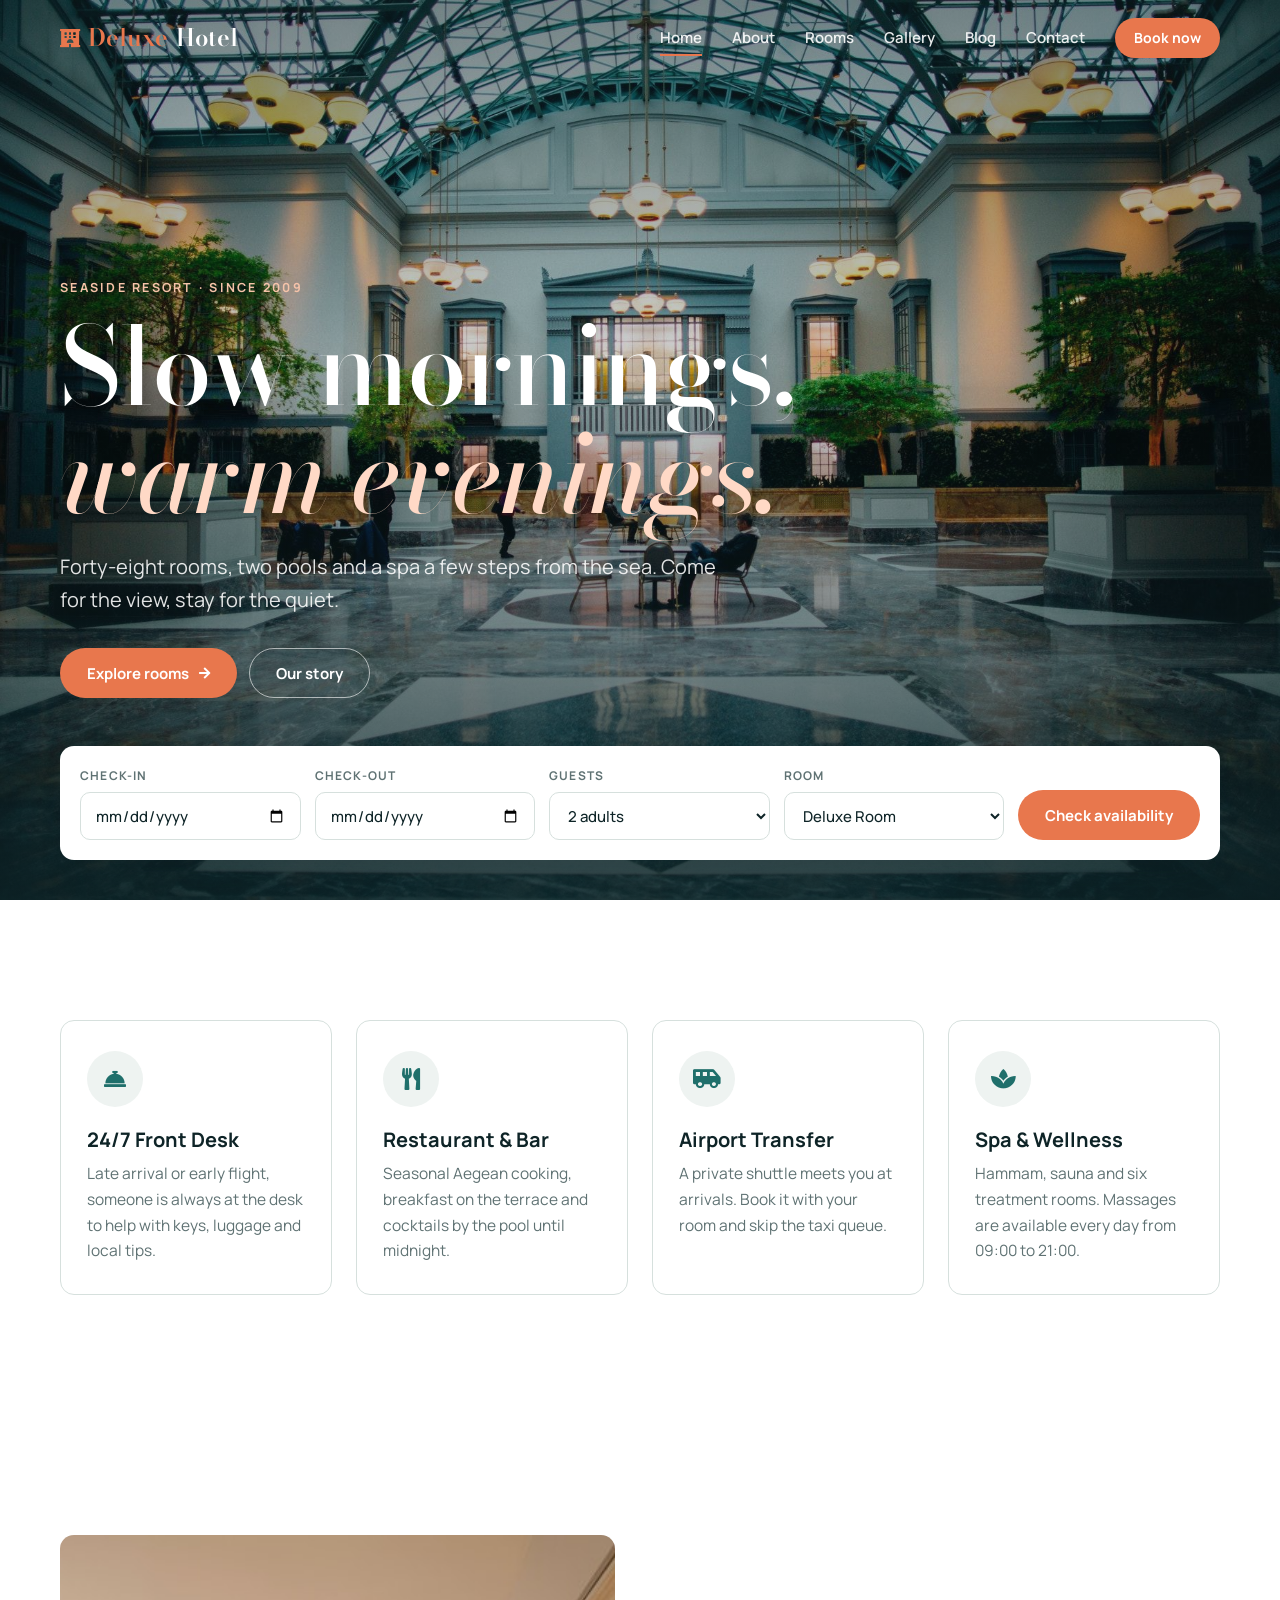
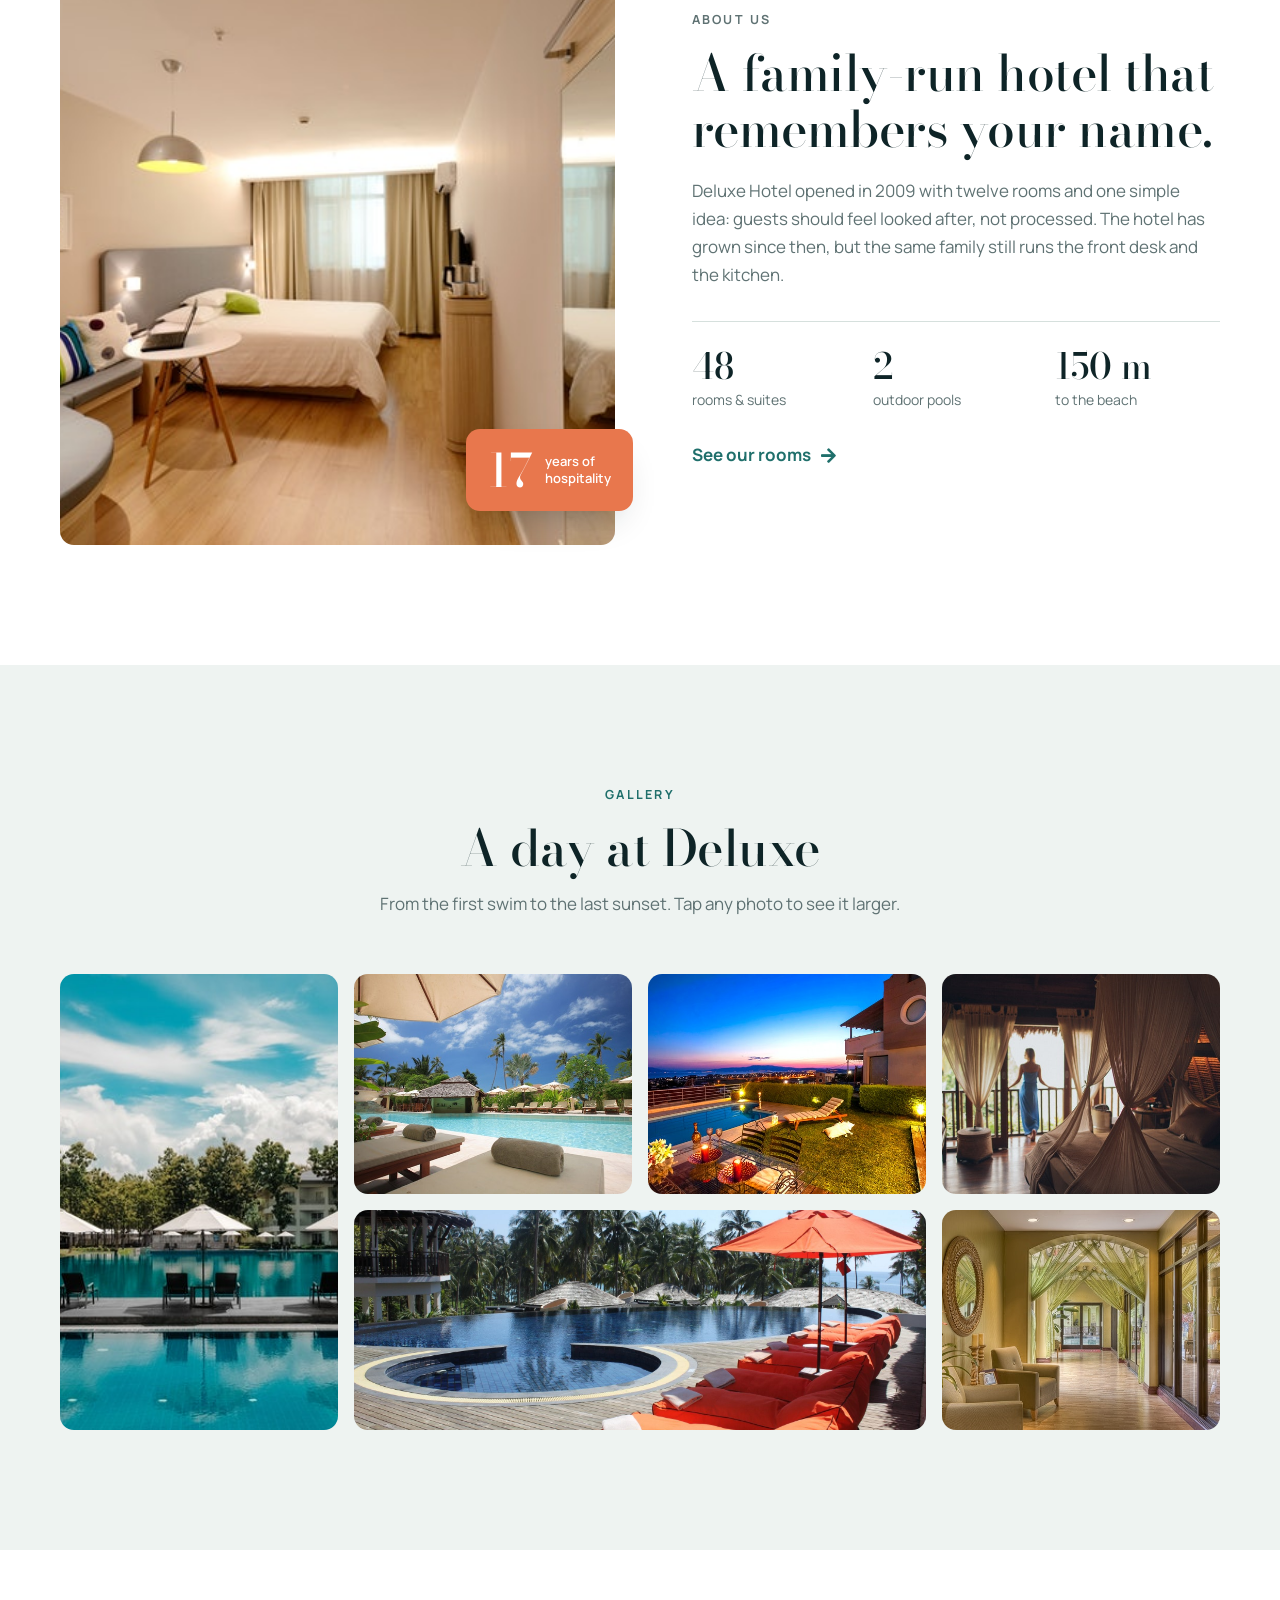
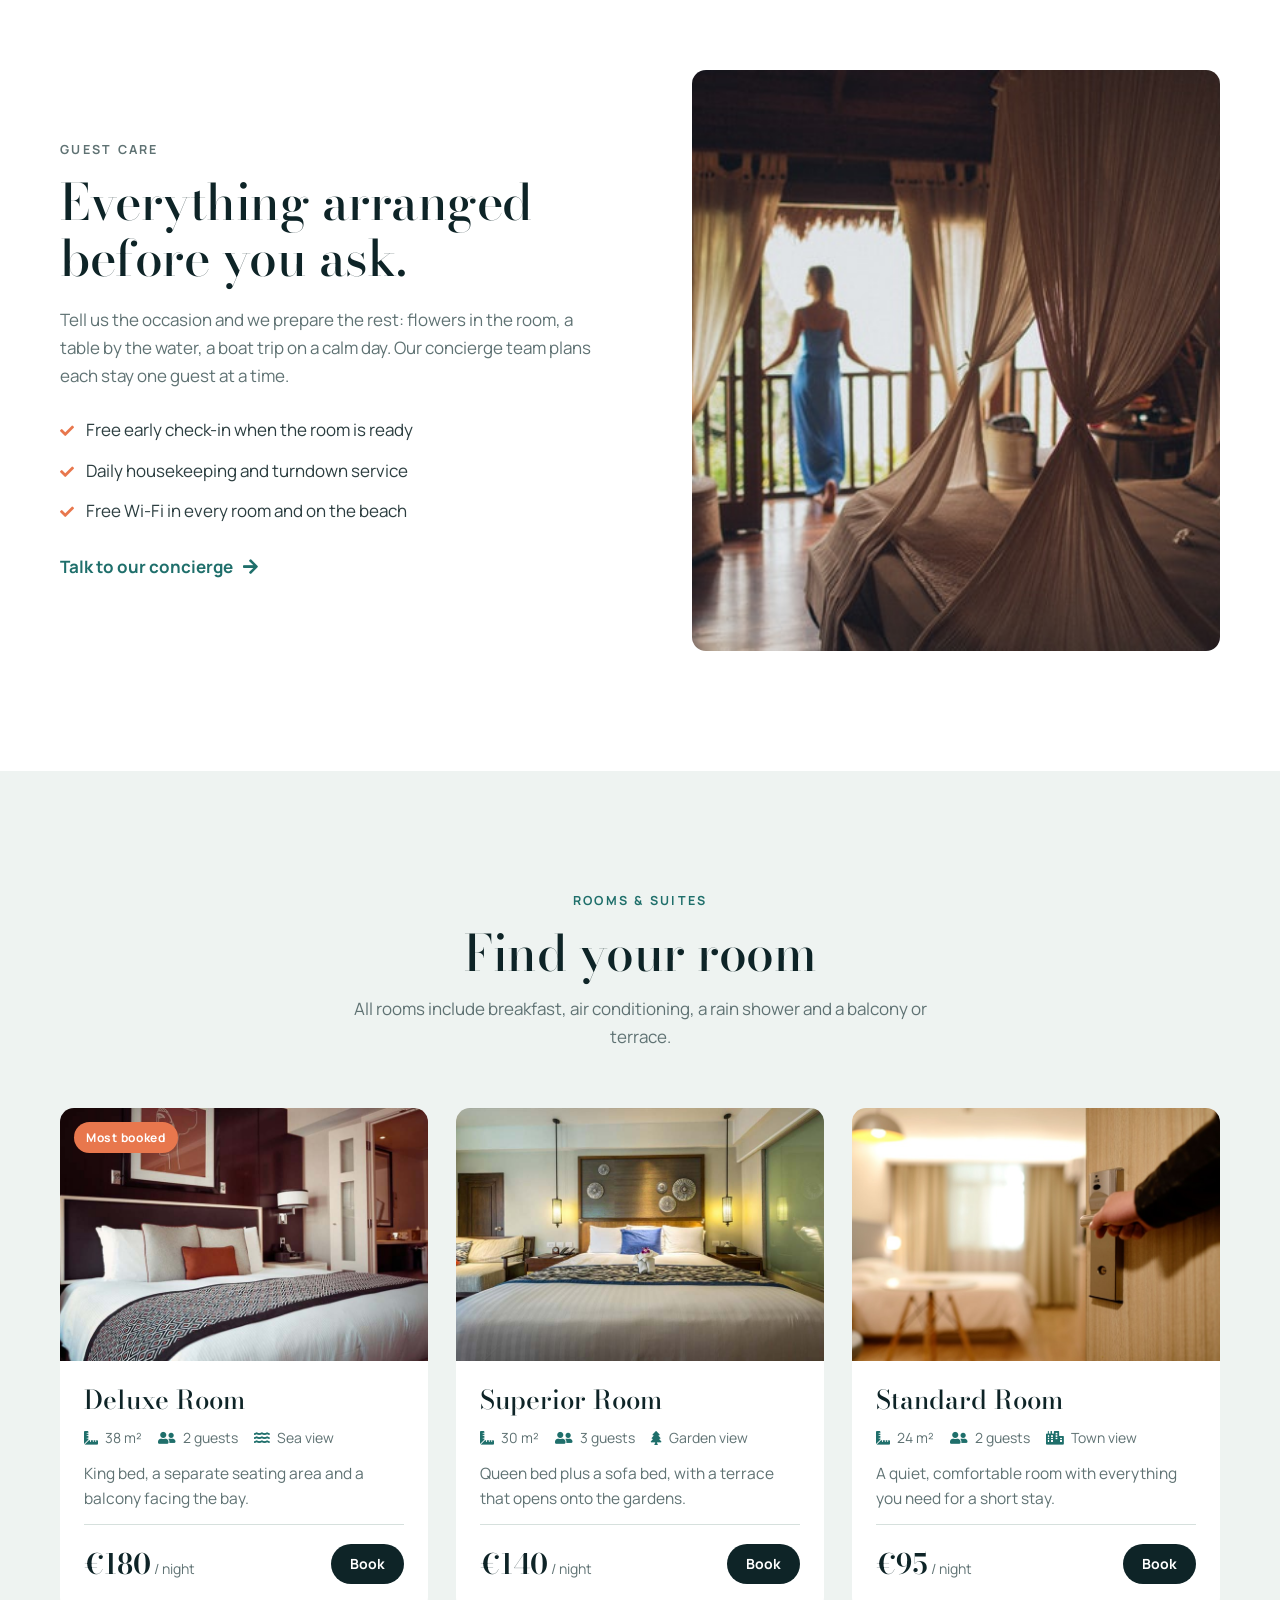
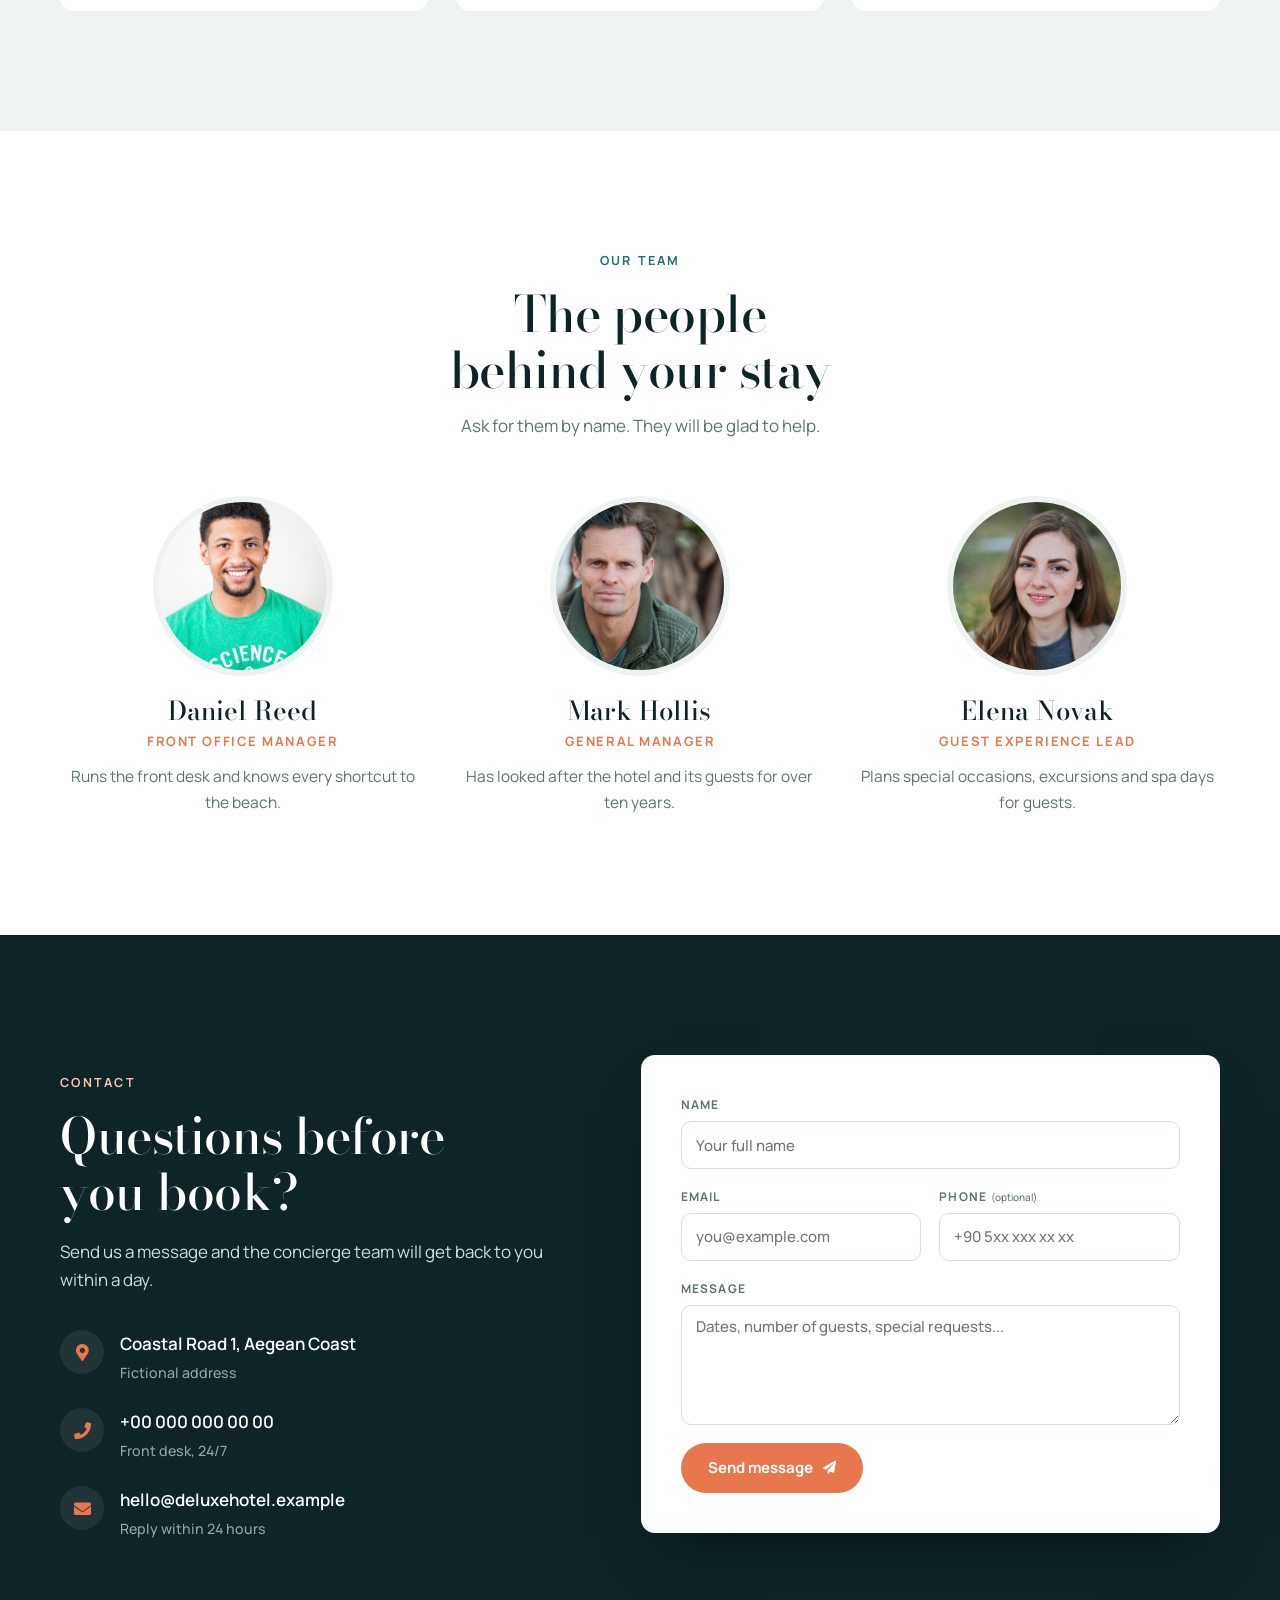
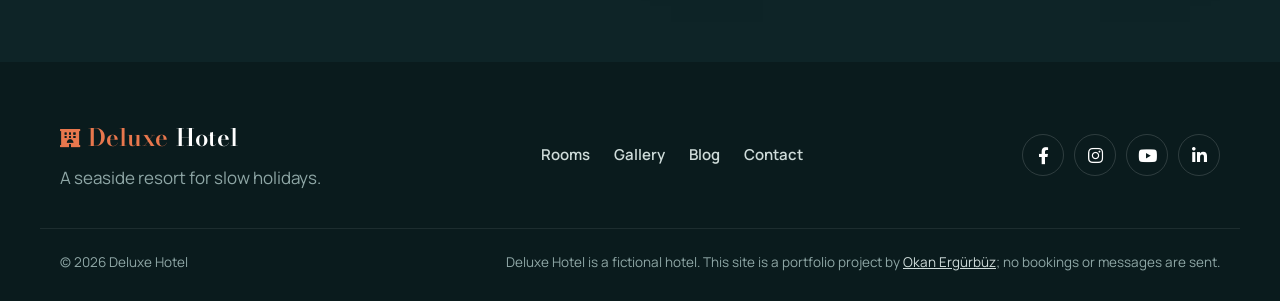
==== index.html @ 0c413729 "First Commit: Hotel Site" ====
<!DOCTYPE html>
<html lang="en">
<head>
  <meta charset="UTF-8">
  <meta name="viewport" content="width=device-width, initial-scale=1.0">
  <title>Deluxe Hotel · Seaside Resort</title>
  <meta name="description" content="Deluxe Hotel is a seaside resort with pools, a spa, a restaurant and 48 rooms. A portfolio project by Okan Ergürbüz.">
  <link rel="preconnect" href="https://fonts.googleapis.com">
  <link rel="preconnect" href="https://fonts.gstatic.com" crossorigin>
  <link rel="stylesheet" href="https://fonts.googleapis.com/css2?family=Bodoni+Moda:ital,opsz,wght@0,6..96,500;0,6..96,600;1,6..96,500&family=Manrope:wght@400;500;600;700&display=swap">
  <link rel="stylesheet" href="https://cdnjs.cloudflare.com/ajax/libs/font-awesome/5.13.0/css/all.min.css" integrity="sha512-L7MWcK7FNPcwNqnLdZq86lTHYLdQqZaz5YcAgE+5cnGmlw8JT03QB2+oxL100UeB6RlzZLUxCGSS4/++mNZdxw==" crossorigin="anonymous" referrerpolicy="no-referrer">
  <link rel="stylesheet" href="css/style.css">
</head>
<body>

  <!-- ============ NAVIGATION ============ -->
  <header class="nav" id="nav">
    <div class="container nav-inner">
      <a href="#home" class="brand"><i class="fas fa-hotel"></i><span>Deluxe</span> Hotel</a>
      <button class="nav-toggle" id="nav-toggle" aria-label="Open menu" aria-expanded="false" aria-controls="nav-menu">
        <span></span><span></span><span></span>
      </button>
      <nav class="nav-menu" id="nav-menu">
        <a href="#home">Home</a>
        <a href="#about">About</a>
        <a href="#rooms">Rooms</a>
        <a href="#gallery">Gallery</a>
        <a href="blogs.html">Blog</a>
        <a href="#contact">Contact</a>
        <a href="#booking" class="btn btn-sm btn-accent">Book now</a>
      </nav>
    </div>
  </header>

  <!-- ============ HERO ============ -->
  <section id="home" class="hero">
    <div class="hero-bg" style="background-image: url('img/bg-1.jpeg');"></div>
    <div class="container hero-content">
      <p class="eyebrow light">Seaside resort · Since 2009</p>
      <h1>Slow mornings,<br><em>warm evenings.</em></h1>
      <p class="hero-text">Forty-eight rooms, two pools and a spa a few steps from the sea. Come for the view, stay for the quiet.</p>
      <div class="hero-actions">
        <a href="#rooms" class="btn btn-accent">Explore rooms <i class="fas fa-arrow-right"></i></a>
        <a href="#about" class="btn btn-ghost">Our story</a>
      </div>
    </div>

    <!-- Booking bar -->
    <form class="booking container" id="booking" novalidate>
      <div class="field">
        <label for="checkin">Check-in</label>
        <input type="date" id="checkin" required>
      </div>
      <div class="field">
        <label for="checkout">Check-out</label>
        <input type="date" id="checkout" required>
      </div>
      <div class="field">
        <label for="guests">Guests</label>
        <select id="guests">
          <option value="1">1 adult</option>
          <option value="2" selected>2 adults</option>
          <option value="3">3 adults</option>
          <option value="4">2 adults + 2 children</option>
        </select>
      </div>
      <div class="field">
        <label for="room">Room</label>
        <select id="room">
          <option value="deluxe">Deluxe Room</option>
          <option value="superior">Superior Room</option>
          <option value="standard">Standard Room</option>
        </select>
      </div>
      <button type="submit" class="btn btn-accent">Check availability</button>
      <p class="form-msg" id="booking-msg" role="status" aria-live="polite"></p>
    </form>
  </section>

  <main>
    <!-- ============ SERVICES ============ -->
    <section id="services" class="services section">
      <div class="container">
        <div class="services-grid">
          <article class="service reveal">
            <i class="fas fa-concierge-bell"></i>
            <h3>24/7 Front Desk</h3>
            <p>Late arrival or early flight, someone is always at the desk to help with keys, luggage and local tips.</p>
          </article>
          <article class="service reveal">
            <i class="fas fa-utensils"></i>
            <h3>Restaurant &amp; Bar</h3>
            <p>Seasonal Aegean cooking, breakfast on the terrace and cocktails by the pool until midnight.</p>
          </article>
          <article class="service reveal">
            <i class="fas fa-shuttle-van"></i>
            <h3>Airport Transfer</h3>
            <p>A private shuttle meets you at arrivals. Book it with your room and skip the taxi queue.</p>
          </article>
          <article class="service reveal">
            <i class="fas fa-spa"></i>
            <h3>Spa &amp; Wellness</h3>
            <p>Hammam, sauna and six treatment rooms. Massages are available every day from 09:00 to 21:00.</p>
          </article>
        </div>
      </div>
    </section>

    <!-- ============ ABOUT ============ -->
    <section id="about" class="split section">
      <div class="container split-inner">
        <div class="split-media reveal">
          <img src="img/about1.jpeg" alt="A bright hotel room with two beds and a reading corner" loading="lazy">
          <div class="badge"><strong>17</strong><span>years of<br>hospitality</span></div>
        </div>
        <div class="split-text reveal">
          <p class="eyebrow">About us</p>
          <h2>A family-run hotel that remembers your name.</h2>
          <p>Deluxe Hotel opened in 2009 with twelve rooms and one simple idea: guests should feel looked after, not processed. The hotel has grown since then, but the same family still runs the front desk and the kitchen.</p>
          <ul class="stats">
            <li><strong>48</strong><span>rooms &amp; suites</span></li>
            <li><strong>2</strong><span>outdoor pools</span></li>
            <li><strong>150 m</strong><span>to the beach</span></li>
          </ul>
          <a href="#rooms" class="link-arrow">See our rooms <i class="fas fa-arrow-right"></i></a>
        </div>
      </div>
    </section>

    <!-- ============ GALLERY ============ -->
    <section id="gallery" class="gallery section bg-mist">
      <div class="container">
        <header class="section-header reveal">
          <p class="eyebrow">Gallery</p>
          <h2>A day at Deluxe</h2>
          <p>From the first swim to the last sunset. Tap any photo to see it larger.</p>
        </header>
        <div class="gallery-grid">
          <button class="g-item g-tall reveal" data-full="img/1.jpeg"><img src="img/1.jpeg" alt="Main pool with sun loungers and umbrellas" loading="lazy"></button>
          <button class="g-item reveal" data-full="img/2.jpeg"><img src="img/2.jpeg" alt="Poolside daybeds under palm trees" loading="lazy"></button>
          <button class="g-item reveal" data-full="img/3.jpeg"><img src="img/3.jpeg" alt="Garden terrace with lanterns at dusk" loading="lazy"></button>
          <button class="g-item g-wide reveal" data-full="img/bg-2.jpeg"><img src="img/bg-2.jpeg" alt="Infinity pool with orange loungers and palm trees" loading="lazy"></button>
          <button class="g-item reveal" data-full="img/4.jpeg"><img src="img/4.jpeg" alt="Guest on a balcony looking at the sea" loading="lazy"></button>
          <button class="g-item reveal" data-full="img/blog-4.jpeg"><img src="img/blog-4.jpeg" alt="Hotel lobby with arched doorways and plants" loading="lazy"></button>
        </div>
      </div>
    </section>

    <!-- ============ SPA (second about) ============ -->
    <section class="split split-reverse section">
      <div class="container split-inner">
        <div class="split-media reveal">
          <img src="img/about2.jpeg" alt="Suite with a canopy bed and an open balcony" loading="lazy">
        </div>
        <div class="split-text reveal">
          <p class="eyebrow">Guest care</p>
          <h2>Everything arranged before you ask.</h2>
          <p>Tell us the occasion and we prepare the rest: flowers in the room, a table by the water, a boat trip on a calm day. Our concierge team plans each stay one guest at a time.</p>
          <ul class="checks">
            <li><i class="fas fa-check"></i> Free early check-in when the room is ready</li>
            <li><i class="fas fa-check"></i> Daily housekeeping and turndown service</li>
            <li><i class="fas fa-check"></i> Free Wi-Fi in every room and on the beach</li>
          </ul>
          <a href="#contact" class="link-arrow">Talk to our concierge <i class="fas fa-arrow-right"></i></a>
        </div>
      </div>
    </section>

    <!-- ============ ROOMS ============ -->
    <section id="rooms" class="rooms section bg-mist">
      <div class="container">
        <header class="section-header reveal">
          <p class="eyebrow">Rooms &amp; suites</p>
          <h2>Find your room</h2>
          <p>All rooms include breakfast, air conditioning, a rain shower and a balcony or terrace.</p>
        </header>
        <div class="rooms-grid">
          <article class="room reveal">
            <div class="room-img"><img src="img/room1.jpeg" alt="Deluxe Room with a king bed" loading="lazy"><span class="tag">Most booked</span></div>
            <div class="room-body">
              <h3>Deluxe Room</h3>
              <ul class="room-meta">
                <li><i class="fas fa-ruler-combined"></i> 38 m²</li>
                <li><i class="fas fa-user-friends"></i> 2 guests</li>
                <li><i class="fas fa-water"></i> Sea view</li>
              </ul>
              <p>King bed, a separate seating area and a balcony facing the bay.</p>
              <div class="room-foot">
                <p class="price"><strong>€180</strong> / night</p>
                <button class="btn btn-sm btn-dark" data-room="deluxe">Book</button>
              </div>
            </div>
          </article>
          <article class="room reveal">
            <div class="room-img"><img src="img/room2.jpeg" alt="Superior Room with a double bed" loading="lazy"></div>
            <div class="room-body">
              <h3>Superior Room</h3>
              <ul class="room-meta">
                <li><i class="fas fa-ruler-combined"></i> 30 m²</li>
                <li><i class="fas fa-user-friends"></i> 3 guests</li>
                <li><i class="fas fa-tree"></i> Garden view</li>
              </ul>
              <p>Queen bed plus a sofa bed, with a terrace that opens onto the gardens.</p>
              <div class="room-foot">
                <p class="price"><strong>€140</strong> / night</p>
                <button class="btn btn-sm btn-dark" data-room="superior">Book</button>
              </div>
            </div>
          </article>
          <article class="room reveal">
            <div class="room-img"><img src="img/room3.jpeg" alt="Standard Room with a key card at the door" loading="lazy"></div>
            <div class="room-body">
              <h3>Standard Room</h3>
              <ul class="room-meta">
                <li><i class="fas fa-ruler-combined"></i> 24 m²</li>
                <li><i class="fas fa-user-friends"></i> 2 guests</li>
                <li><i class="fas fa-city"></i> Town view</li>
              </ul>
              <p>A quiet, comfortable room with everything you need for a short stay.</p>
              <div class="room-foot">
                <p class="price"><strong>€95</strong> / night</p>
                <button class="btn btn-sm btn-dark" data-room="standard">Book</button>
              </div>
            </div>
          </article>
        </div>
      </div>
    </section>

    <!-- ============ TEAM ============ -->
    <section id="teams" class="team section">
      <div class="container">
        <header class="section-header reveal">
          <p class="eyebrow">Our team</p>
          <h2>The people behind your stay</h2>
          <p>Ask for them by name. They will be glad to help.</p>
        </header>
        <div class="team-grid">
          <article class="person reveal">
            <img src="img/p1.jpeg" alt="Portrait of Daniel Reed" loading="lazy">
            <h3>Daniel Reed</h3>
            <p class="role">Front Office Manager</p>
            <p>Runs the front desk and knows every shortcut to the beach.</p>
          </article>
          <article class="person reveal">
            <img src="img/p2.jpeg" alt="Portrait of Mark Hollis" loading="lazy">
            <h3>Mark Hollis</h3>
            <p class="role">General Manager</p>
            <p>Has looked after the hotel and its guests for over ten years.</p>
          </article>
          <article class="person reveal">
            <img src="img/p3.jpeg" alt="Portrait of Elena Novak" loading="lazy">
            <h3>Elena Novak</h3>
            <p class="role">Guest Experience Lead</p>
            <p>Plans special occasions, excursions and spa days for guests.</p>
          </article>
        </div>
      </div>
    </section>

    <!-- ============ CONTACT ============ -->
    <section id="contact" class="contact section bg-ink">
      <div class="container contact-inner">
        <div class="contact-info reveal">
          <p class="eyebrow light">Contact</p>
          <h2>Questions before you book?</h2>
          <p>Send us a message and the concierge team will get back to you within a day.</p>
          <ul class="info-list">
            <li><i class="fas fa-map-marker-alt"></i><span>Coastal Road 1, Aegean Coast<br><small>Fictional address</small></span></li>
            <li><i class="fas fa-phone"></i><span>+00 000 000 00 00<br><small>Front desk, 24/7</small></span></li>
            <li><i class="fas fa-envelope"></i><span>hello@deluxehotel.example<br><small>Reply within 24 hours</small></span></li>
          </ul>
        </div>
        <form class="contact-form reveal" id="contact-form" novalidate>
          <div class="field">
            <label for="name">Name</label>
            <input type="text" id="name" placeholder="Your full name" required autocomplete="name">
          </div>
          <div class="field-row">
            <div class="field">
              <label for="email">Email</label>
              <input type="email" id="email" placeholder="you@example.com" required autocomplete="email">
            </div>
            <div class="field">
              <label for="phone">Phone <small>(optional)</small></label>
              <input type="tel" id="phone" placeholder="+90 5xx xxx xx xx" autocomplete="tel">
            </div>
          </div>
          <div class="field">
            <label for="message">Message</label>
            <textarea id="message" rows="4" placeholder="Dates, number of guests, special requests..." required></textarea>
          </div>
          <button type="submit" class="btn btn-accent">Send message <i class="fas fa-paper-plane"></i></button>
          <p class="form-msg" id="contact-msg" role="status" aria-live="polite"></p>
        </form>
      </div>
    </section>
  </main>

  <!-- ============ FOOTER ============ -->
  <footer class="footer">
    <div class="container footer-inner">
      <div>
        <a href="#home" class="brand"><i class="fas fa-hotel"></i><span>Deluxe</span> Hotel</a>
        <p class="muted">A seaside resort for slow holidays.</p>
      </div>
      <nav class="footer-links" aria-label="Footer">
        <a href="#rooms">Rooms</a>
        <a href="#gallery">Gallery</a>
        <a href="blogs.html">Blog</a>
        <a href="#contact">Contact</a>
      </nav>
      <div class="social">
        <a href="#" aria-label="Facebook"><i class="fab fa-facebook-f"></i></a>
        <a href="#" aria-label="Instagram"><i class="fab fa-instagram"></i></a>
        <a href="#" aria-label="YouTube"><i class="fab fa-youtube"></i></a>
        <a href="https://www.linkedin.com/in/okan-erg%C3%BCrb%C3%BCz-8b4850386/" aria-label="LinkedIn" target="_blank" rel="noopener"><i class="fab fa-linkedin-in"></i></a>
      </div>
    </div>
    <div class="container footer-note">
      <p>© <span id="year">2026</span> Deluxe Hotel</p>
      <p>Deluxe Hotel is a fictional hotel. This site is a portfolio project by <a href="https://okanergurbuz.github.io" target="_blank" rel="noopener">Okan Ergürbüz</a>; no bookings or messages are sent.</p>
    </div>
  </footer>

  <!-- Lightbox -->
  <div class="lightbox" id="lightbox" hidden>
    <button class="lb-close" id="lb-close" aria-label="Close"><i class="fas fa-times"></i></button>
    <button class="lb-nav lb-prev" id="lb-prev" aria-label="Previous photo"><i class="fas fa-chevron-left"></i></button>
    <img id="lb-img" src="" alt="">
    <button class="lb-nav lb-next" id="lb-next" aria-label="Next photo"><i class="fas fa-chevron-right"></i></button>
  </div>

  <script src="js/main.js"></script>
</body>
</html>
---- css/style.css ----
/* =====================================================================
   DELUXE HOTEL · STYLES
   Colours and fonts live in :root. Change a value there and the whole
   site follows.
   ===================================================================== */
:root {
  --white: #FFFFFF;
  --mist: #EEF3F1;
  --ink: #0E2427;        /* deep lagoon: text, dark sections */
  --lagoon: #1F6F6B;     /* secondary accent */
  --accent: #E8774D;     /* sunset orange: buttons, highlights */
  --accent-dark: #CF5F36;
  --text: #2C3E40;
  --muted: #5F7273;
  --line: #D6E0DD;

  --font-display: 'Bodoni Moda', 'Didot', Georgia, serif;
  --font-body: 'Manrope', system-ui, -apple-system, 'Segoe UI', sans-serif;

  --radius: 14px;
  --shadow: 0 18px 40px -22px rgba(14, 36, 39, .45);
  --ease: cubic-bezier(.2, .8, .2, 1);
  --nav-h: 76px;
}

*, *::before, *::after { box-sizing: border-box; }
html { scroll-behavior: smooth; scroll-padding-top: var(--nav-h); }
body {
  margin: 0;
  font-family: var(--font-body);
  font-size: 17px;
  line-height: 1.65;
  color: var(--text);
  background: var(--white);
  -webkit-font-smoothing: antialiased;
}
img { max-width: 100%; display: block; }
a { color: inherit; }
h1, h2, h3 { color: var(--ink); margin: 0; line-height: 1.12; }
h2 { font-family: var(--font-display); font-weight: 500; font-size: clamp(32px, 4.4vw, 50px); letter-spacing: -.01em; text-wrap: balance; }
h3 { font-size: 20px; font-weight: 700; }
p { margin: 0; }
:focus-visible { outline: 3px solid var(--accent); outline-offset: 3px; border-radius: 4px; }
[hidden] { display: none !important; }

.container { width: 100%; max-width: 1200px; margin: 0 auto; padding-left: max(20px, env(safe-area-inset-left)); padding-right: max(20px, env(safe-area-inset-right)); }
.section { padding-block: clamp(72px, 10vw, 120px); }
.bg-mist { background: var(--mist); }
.bg-ink { background: var(--ink); color: #CFDCDA; }
.bg-ink h2 { color: var(--white); }
.muted { color: var(--muted); }

.eyebrow { font-size: 12.5px; font-weight: 700; letter-spacing: .18em; text-transform: uppercase; color: var(--lagoon); margin-bottom: 14px; }
.eyebrow.light { color: #F6C3A9; }

.section-header { max-width: 620px; margin: 0 auto 56px; text-align: center; }
.section-header p:last-child { margin-top: 14px; color: var(--muted); }

/* ---------- Buttons ---------- */
.btn {
  display: inline-flex; align-items: center; justify-content: center; gap: 10px;
  min-height: 50px; padding: 12px 26px; border-radius: 999px; border: 1.5px solid transparent;
  font: 700 15px/1 var(--font-body); text-decoration: none; cursor: pointer; white-space: nowrap;
  transition: background .2s, color .2s, border-color .2s, transform .2s var(--ease);
}
.btn:hover { transform: translateY(-2px); }
.btn i { font-size: 13px; transition: transform .2s var(--ease); }
.btn:hover i { transform: translateX(3px); }
.btn-sm { min-height: 40px; padding: 8px 18px; font-size: 14px; }
.btn-accent { background: var(--accent); color: var(--white); }
.btn-accent:hover { background: var(--accent-dark); }
.btn-dark { background: var(--ink); color: var(--white); }
.btn-dark:hover { background: var(--lagoon); }
.btn-ghost { color: var(--white); border-color: rgba(255, 255, 255, .6); }
.btn-ghost:hover { background: var(--white); color: var(--ink); }
.link-arrow { display: inline-flex; align-items: center; gap: 10px; font-weight: 700; color: var(--lagoon); text-decoration: none; margin-top: 28px; }
.link-arrow i { transition: transform .2s var(--ease); }
.link-arrow:hover i { transform: translateX(4px); }

/* ---------- Navigation ---------- */
.nav { position: fixed; inset: 0 0 auto; z-index: 50; height: var(--nav-h); padding-top: env(safe-area-inset-top); transition: background .3s, box-shadow .3s, height .3s; }
.nav.scrolled { background: rgba(255, 255, 255, .94); backdrop-filter: blur(10px); box-shadow: 0 1px 0 var(--line); }
.nav-inner { height: 100%; display: flex; align-items: center; justify-content: space-between; gap: 20px; }
.brand { display: inline-flex; align-items: center; gap: 8px; font-family: var(--font-display); font-weight: 600; font-size: 24px; color: var(--white); text-decoration: none; transition: color .3s; }
.brand span { color: var(--accent); }
.brand i { font-size: 18px; color: var(--accent); }
.nav.scrolled .brand { color: var(--ink); }
.nav-menu { display: flex; align-items: center; gap: 30px; }
.nav-menu a:not(.btn) { color: rgba(255, 255, 255, .9); text-decoration: none; font-weight: 600; font-size: 15px; position: relative; transition: color .3s; }
.nav-menu a:not(.btn)::after { content: ""; position: absolute; left: 0; right: 0; bottom: -6px; height: 2px; background: var(--accent); transform: scaleX(0); transition: transform .25s var(--ease); }
.nav-menu a:not(.btn):hover::after, .nav-menu a.active::after { transform: scaleX(1); }
.nav.scrolled .nav-menu a:not(.btn) { color: var(--ink); }
.nav-toggle { display: none; width: 46px; height: 46px; border: 0; background: transparent; cursor: pointer; padding: 12px 10px; flex-direction: column; justify-content: space-between; }
.nav-toggle span { display: block; height: 2px; background: var(--white); border-radius: 2px; transition: transform .3s var(--ease), opacity .2s, background .3s; }
.nav.scrolled .nav-toggle span { background: var(--ink); }

/* ---------- Hero ---------- */
.hero { position: relative; min-height: 100svh; display: flex; flex-direction: column; justify-content: flex-end; color: var(--white); overflow: hidden; padding-top: calc(var(--nav-h) + 40px); }
.hero-bg { position: absolute; inset: 0; background-size: cover; background-position: center; animation: kenburns 22s ease-out both; }
.hero-bg::after { content: ""; position: absolute; inset: 0; background: linear-gradient(180deg, rgba(14, 36, 39, .55) 0%, rgba(14, 36, 39, .2) 40%, rgba(14, 36, 39, .82) 100%); }
@keyframes kenburns { from { transform: scale(1.15); } to { transform: scale(1); } }
.hero-content { position: relative; padding-bottom: 48px; }
.hero h1 { font-family: var(--font-display); font-weight: 500; color: var(--white); font-size: clamp(46px, 8.5vw, 108px); line-height: 1; letter-spacing: -.02em; max-width: 12ch; }
.hero h1 em { font-style: italic; color: #FFD9C6; }
.hero-text { margin-top: 22px; font-size: clamp(17px, 1.6vw, 20px); max-width: 34em; color: rgba(255, 255, 255, .88); }
.hero-actions { display: flex; flex-wrap: wrap; gap: 12px; margin-top: 32px; }
.hero-content > * { animation: up .9s var(--ease) both; }
.hero-content > :nth-child(2) { animation-delay: .1s; }
.hero-content > :nth-child(3) { animation-delay: .2s; }
.hero-content > :nth-child(4) { animation-delay: .3s; }
@keyframes up { from { opacity: 0; transform: translateY(28px); } }

/* Booking bar */
.booking {
  position: relative; display: grid; grid-template-columns: repeat(4, minmax(0, 1fr)) auto; gap: 14px; align-items: end;
  background: var(--white); color: var(--text); border-radius: var(--radius); padding: 20px; margin-bottom: 40px;
  box-shadow: var(--shadow); animation: up .9s .45s var(--ease) both;
  max-width: calc(1200px - 40px);
}
.field { display: grid; gap: 6px; min-width: 0; }
.field label { font-size: 12px; font-weight: 700; letter-spacing: .1em; text-transform: uppercase; color: var(--muted); }
.field label small { text-transform: none; letter-spacing: 0; font-weight: 500; }
.field input, .field select, .field textarea {
  width: 100%; min-height: 48px; padding: 10px 14px; border: 1.5px solid var(--line); border-radius: 10px;
  font: 500 15px/1.4 var(--font-body); color: var(--ink); background: var(--white); transition: border-color .2s, box-shadow .2s;
}
.field textarea { resize: vertical; min-height: 120px; }
.field input:focus, .field select:focus, .field textarea:focus { outline: none; border-color: var(--lagoon); box-shadow: 0 0 0 4px rgba(31, 111, 107, .15); }
.field .invalid { border-color: #C0392B; }
.form-msg { grid-column: 1 / -1; font-size: 15px; font-weight: 600; min-height: 0; }
.form-msg:empty { display: none; }
.form-msg.ok { color: var(--lagoon); }
.form-msg.err { color: #C0392B; }
.booking .form-msg { background: var(--mist); border-radius: 10px; padding: 12px 16px; }
.booking .form-msg.err { background: #FBEAE7; }

/* ---------- Services ---------- */
.services-grid { display: grid; grid-template-columns: repeat(4, minmax(0, 1fr)); gap: 24px; }
.service { padding: 30px 26px; border: 1px solid var(--line); border-radius: var(--radius); background: var(--white); transition: transform .3s var(--ease), box-shadow .3s, border-color .3s; }
.service:hover { transform: translateY(-6px); box-shadow: var(--shadow); border-color: transparent; }
.service i { display: inline-grid; place-items: center; width: 56px; height: 56px; border-radius: 50%; background: var(--mist); color: var(--lagoon); font-size: 22px; margin-bottom: 22px; transition: background .3s, color .3s; }
.service:hover i { background: var(--accent); color: var(--white); }
.service h3 { margin-bottom: 10px; }
.service p { color: var(--muted); font-size: 15.5px; }

/* ---------- Split sections ---------- */
.split-inner { display: grid; grid-template-columns: 1.05fr 1fr; gap: clamp(40px, 6vw, 88px); align-items: center; }
.split-reverse .split-media { order: 2; }
.split-media { position: relative; }
.split-media img { width: 100%; aspect-ratio: 4 / 4.4; object-fit: cover; border-radius: var(--radius); }
.badge { position: absolute; right: -18px; bottom: 34px; display: flex; align-items: center; gap: 12px; background: var(--accent); color: var(--white); padding: 18px 22px; border-radius: var(--radius); box-shadow: var(--shadow); }
.badge strong { font-family: var(--font-display); font-size: 46px; line-height: 1; font-weight: 500; }
.badge span { font-size: 13px; font-weight: 600; line-height: 1.3; }
.split-text h2 { margin-bottom: 20px; }
.split-text > p { color: var(--muted); max-width: 34em; }
.stats { list-style: none; padding: 0; margin: 32px 0 0; display: grid; grid-template-columns: repeat(3, minmax(0, 1fr)); gap: 16px; border-top: 1px solid var(--line); padding-top: 24px; }
.stats strong { display: block; font-family: var(--font-display); font-size: 36px; font-weight: 500; color: var(--ink); line-height: 1.1; }
.stats span { font-size: 14px; color: var(--muted); }
.checks { list-style: none; padding: 0; margin: 26px 0 0; display: grid; gap: 12px; }
.checks li { display: flex; gap: 12px; align-items: baseline; }
.checks i { color: var(--accent); font-size: 14px; }

/* ---------- Gallery ---------- */
.gallery-grid { display: grid; grid-template-columns: repeat(4, minmax(0, 1fr)); grid-auto-rows: 220px; grid-auto-flow: dense; gap: 16px; }
.g-item { position: relative; padding: 0; border: 0; border-radius: var(--radius); overflow: hidden; cursor: zoom-in; background: var(--line); }
.g-item img { width: 100%; height: 100%; object-fit: cover; transition: transform .6s var(--ease); }
.g-item::after { content: "\f00e"; font-family: 'Font Awesome 5 Free'; font-weight: 900; position: absolute; inset: 0; display: grid; place-items: center; color: var(--white); font-size: 24px; background: rgba(14, 36, 39, .35); opacity: 0; transition: opacity .3s; }
.g-item:hover img { transform: scale(1.08); }
.g-item:hover::after, .g-item:focus-visible::after { opacity: 1; }
.g-tall { grid-row: span 2; }
.g-wide { grid-column: span 2; }

/* Lightbox */
.lightbox { position: fixed; inset: 0; z-index: 100; background: rgba(8, 20, 22, .92); display: grid; place-items: center; padding: 60px 70px; animation: fade .25s ease both; }
@keyframes fade { from { opacity: 0; } }
.lightbox img { max-width: 100%; max-height: 82vh; border-radius: 10px; box-shadow: 0 30px 80px rgba(0, 0, 0, .5); }
.lb-close, .lb-nav { position: absolute; width: 50px; height: 50px; border-radius: 50%; border: 0; background: rgba(255, 255, 255, .12); color: var(--white); font-size: 18px; cursor: pointer; transition: background .2s; }
.lb-close:hover, .lb-nav:hover { background: var(--accent); }
.lb-close { top: calc(18px + env(safe-area-inset-top)); right: 18px; }
.lb-prev { left: 14px; top: 50%; transform: translateY(-50%); }
.lb-next { right: 14px; top: 50%; transform: translateY(-50%); }

/* ---------- Rooms ---------- */
.rooms-grid { display: grid; grid-template-columns: repeat(3, minmax(0, 1fr)); gap: 28px; }
.room { background: var(--white); border-radius: var(--radius); overflow: hidden; display: flex; flex-direction: column; transition: transform .3s var(--ease), box-shadow .3s; }
.room:hover { transform: translateY(-6px); box-shadow: var(--shadow); }
.room-img { position: relative; overflow: hidden; }
.room-img img { width: 100%; aspect-ratio: 16 / 11; object-fit: cover; transition: transform .7s var(--ease); }
.room:hover .room-img img { transform: scale(1.06); }
.tag { position: absolute; top: 14px; left: 14px; background: var(--accent); color: var(--white); font-size: 12px; font-weight: 700; letter-spacing: .06em; padding: 6px 12px; border-radius: 999px; }
.room-body { padding: 24px; display: flex; flex-direction: column; gap: 12px; flex: 1; }
.room-body h3 { font-family: var(--font-display); font-weight: 500; font-size: 26px; }
.room-meta { list-style: none; padding: 0; margin: 0; display: flex; flex-wrap: wrap; gap: 8px 16px; font-size: 14px; color: var(--muted); }
.room-meta i { color: var(--lagoon); margin-right: 4px; }
.room-body > p { color: var(--muted); font-size: 15.5px; }
.room-foot { margin-top: auto; padding-top: 16px; border-top: 1px solid var(--line); display: flex; justify-content: space-between; align-items: center; gap: 12px; }
.price { color: var(--muted); font-size: 14px; }
.price strong { font-family: var(--font-display); font-size: 28px; font-weight: 600; color: var(--ink); }

/* ---------- Team ---------- */
.team-grid { display: grid; grid-template-columns: repeat(3, minmax(0, 1fr)); gap: 32px; }
.person { text-align: center; }
.person img { width: 180px; height: 180px; object-fit: cover; border-radius: 50%; margin: 0 auto 20px; border: 6px solid var(--mist); transition: transform .4s var(--ease), border-color .3s; }
.person:hover img { transform: scale(1.04) rotate(-2deg); border-color: #F6C3A9; }
.person h3 { font-family: var(--font-display); font-weight: 500; font-size: 26px; }
.role { color: var(--accent); font-weight: 700; font-size: 13px; letter-spacing: .12em; text-transform: uppercase; margin: 6px 0 12px; }
.person p:last-child { color: var(--muted); font-size: 15.5px; max-width: 26em; margin: 0 auto; }

/* ---------- Contact ---------- */
.contact-inner { display: grid; grid-template-columns: 1fr 1.15fr; gap: clamp(40px, 6vw, 80px); align-items: start; }
.contact-info > p { margin-top: 18px; max-width: 30em; }
.info-list { list-style: none; padding: 0; margin: 36px 0 0; display: grid; gap: 22px; }
.info-list li { display: flex; gap: 16px; align-items: flex-start; color: var(--white); font-weight: 600; }
.info-list i { display: inline-grid; place-items: center; width: 44px; height: 44px; flex-shrink: 0; border-radius: 50%; background: rgba(255, 255, 255, .08); color: var(--accent); }
.info-list small { color: #8FA7A6; font-weight: 500; }
.contact-form { background: var(--white); color: var(--text); border-radius: var(--radius); padding: clamp(24px, 4vw, 40px); display: grid; gap: 18px; box-shadow: 0 30px 60px -30px rgba(0, 0, 0, .6); }
.field-row { display: grid; grid-template-columns: 1fr 1fr; gap: 18px; }
.contact-form .btn { justify-self: start; }

/* ---------- Footer ---------- */
.footer { background: #0A1B1D; color: #8FA7A6; padding-top: 56px; }
.footer .brand { color: var(--white); }
.footer-inner { display: flex; flex-wrap: wrap; justify-content: space-between; align-items: center; gap: 28px; padding-bottom: 36px; border-bottom: 1px solid rgba(255, 255, 255, .08); }
.footer-inner .muted { color: #8FA7A6; margin-top: 6px; }
.footer-links { display: flex; flex-wrap: wrap; gap: 24px; }
.footer-links a { text-decoration: none; color: #CFDCDA; font-weight: 600; font-size: 15px; }
.footer-links a:hover { color: var(--accent); }
.social { display: flex; gap: 10px; }
.social a { display: inline-grid; place-items: center; width: 42px; height: 42px; border-radius: 50%; border: 1px solid rgba(255, 255, 255, .15); color: var(--white); text-decoration: none; transition: background .2s, border-color .2s, transform .2s; }
.social a:hover { background: var(--accent); border-color: var(--accent); transform: translateY(-3px); }
.footer-note { display: flex; flex-wrap: wrap; justify-content: space-between; gap: 10px 24px; padding-block: 22px 28px; font-size: 13.5px; }
.footer-note a { color: #CFDCDA; }

/* ---------- Blog page ---------- */
.page-hero { position: relative; min-height: 56vh; display: flex; align-items: flex-end; color: var(--white); overflow: hidden; padding: calc(var(--nav-h) + 60px) 0 64px; }
.page-hero h1 { font-family: var(--font-display); font-weight: 500; color: var(--white); font-size: clamp(42px, 7vw, 84px); line-height: 1.02; }
.page-hero p:last-child { margin-top: 16px; max-width: 34em; color: rgba(255, 255, 255, .88); font-size: 18px; }
.filters { display: flex; flex-wrap: wrap; gap: 10px; margin-bottom: 40px; }
.chip { min-height: 40px; padding: 8px 18px; border-radius: 999px; border: 1.5px solid var(--line); background: var(--white); font: 600 14px/1 var(--font-body); color: var(--ink); cursor: pointer; transition: background .2s, color .2s, border-color .2s; }
.chip:hover { border-color: var(--ink); }
.chip[aria-pressed="true"] { background: var(--ink); border-color: var(--ink); color: var(--white); }
.posts { display: grid; gap: 40px; }
.post { display: grid; grid-template-columns: minmax(0, 1fr) minmax(0, 1.2fr); gap: clamp(28px, 4vw, 56px); align-items: start; padding-bottom: 40px; border-bottom: 1px solid var(--line); }
.post:last-child { border-bottom: 0; }
.post-img { border-radius: var(--radius); overflow: hidden; }
.post-img img { width: 100%; aspect-ratio: 4 / 3; object-fit: cover; transition: transform .7s var(--ease); }
.post:hover .post-img img { transform: scale(1.05); }
.post-meta { display: flex; flex-wrap: wrap; gap: 6px 14px; font-size: 13.5px; color: var(--muted); margin-bottom: 12px; }
.post-meta .cat { color: var(--accent); font-weight: 700; letter-spacing: .1em; text-transform: uppercase; font-size: 12px; }
.post h2 { font-size: clamp(28px, 3.2vw, 38px); margin-bottom: 14px; }
.post-body > p { color: var(--muted); }
.post-more { display: grid; grid-template-rows: 0fr; transition: grid-template-rows .45s var(--ease); }
.post-more > div { overflow: hidden; }
.post-more p { color: var(--text); margin-top: 14px; }
.post.open .post-more { grid-template-rows: 1fr; }
.read-toggle { margin-top: 18px; display: inline-flex; align-items: center; gap: 8px; border: 0; background: none; padding: 6px 0; font: 700 15px/1 var(--font-body); color: var(--lagoon); cursor: pointer; }
.read-toggle i { transition: transform .3s var(--ease); }
.post.open .read-toggle i { transform: rotate(180deg); }

/* ---------- Scroll reveal (content stays visible; it only moves into place) ---------- */
@media (prefers-reduced-motion: no-preference) {
  .js .reveal { transition: transform .8s var(--ease), opacity .8s var(--ease); }
  .js .reveal:not(.seen) { transform: translateY(36px); opacity: .001; }
}

/* ---------- Responsive ---------- */
@media (max-width: 1080px) {
  .booking { grid-template-columns: repeat(2, minmax(0, 1fr)); }
  .booking .btn { grid-column: 1 / -1; }
  .services-grid { grid-template-columns: repeat(2, minmax(0, 1fr)); }
  .rooms-grid { grid-template-columns: repeat(2, minmax(0, 1fr)); }
  .rooms-grid .room:last-child { grid-column: 1 / -1; flex-direction: row; }
  .rooms-grid .room:last-child .room-img { flex: 1; }
  .rooms-grid .room:last-child .room-img img { height: 100%; aspect-ratio: auto; }
  .rooms-grid .room:last-child .room-body { flex: 1; }
}
@media (max-width: 900px) {
  .nav-toggle { display: flex; }
  .nav-menu {
    position: fixed; inset: 0; z-index: -1; flex-direction: column; justify-content: center; gap: 26px;
    background: var(--ink); padding: 80px 24px; transform: translateY(-100%); transition: transform .45s var(--ease);
  }
  .nav-menu a:not(.btn) { color: var(--white) !important; font-family: var(--font-display); font-size: 32px; font-weight: 500; }
  .nav.open { background: transparent; backdrop-filter: none; box-shadow: none; }
  .nav.open .nav-menu { transform: none; }
  .nav.open .brand { color: var(--white); }
  .nav.open .nav-toggle span { background: var(--white); }
  .nav.open .nav-toggle span:nth-child(1) { transform: translateY(10px) rotate(45deg); }
  .nav.open .nav-toggle span:nth-child(2) { opacity: 0; }
  .nav.open .nav-toggle span:nth-child(3) { transform: translateY(-10px) rotate(-45deg); }
  .split-inner, .contact-inner, .post { grid-template-columns: minmax(0, 1fr); }
  .split-reverse .split-media { order: 0; }
  .split-media img { aspect-ratio: 4 / 3; }
  .badge { right: 14px; bottom: 14px; }
  .gallery-grid { grid-template-columns: repeat(2, minmax(0, 1fr)); grid-auto-rows: 180px; }
  .team-grid { grid-template-columns: minmax(0, 1fr); gap: 48px; }
}
@media (max-width: 640px) {
  body { font-size: 16px; }
  .booking { grid-template-columns: minmax(0, 1fr); padding: 16px; margin-bottom: 24px; }
  .services-grid, .rooms-grid { grid-template-columns: minmax(0, 1fr); }
  .rooms-grid .room:last-child { flex-direction: column; }
  .rooms-grid .room:last-child .room-img img { aspect-ratio: 16 / 11; }
  .field-row { grid-template-columns: minmax(0, 1fr); }
  .stats strong { font-size: 28px; }
  .gallery-grid { grid-auto-rows: 140px; gap: 10px; }
  .lightbox { padding: 60px 12px; }
  .lb-nav { top: auto; bottom: 18px; transform: none; }
  .lb-prev { left: calc(50% - 60px); } .lb-next { right: calc(50% - 60px); }
}
@media (prefers-reduced-motion: reduce) {
  *, *::before, *::after { animation: none !important; transition: none !important; scroll-behavior: auto !important; }
}
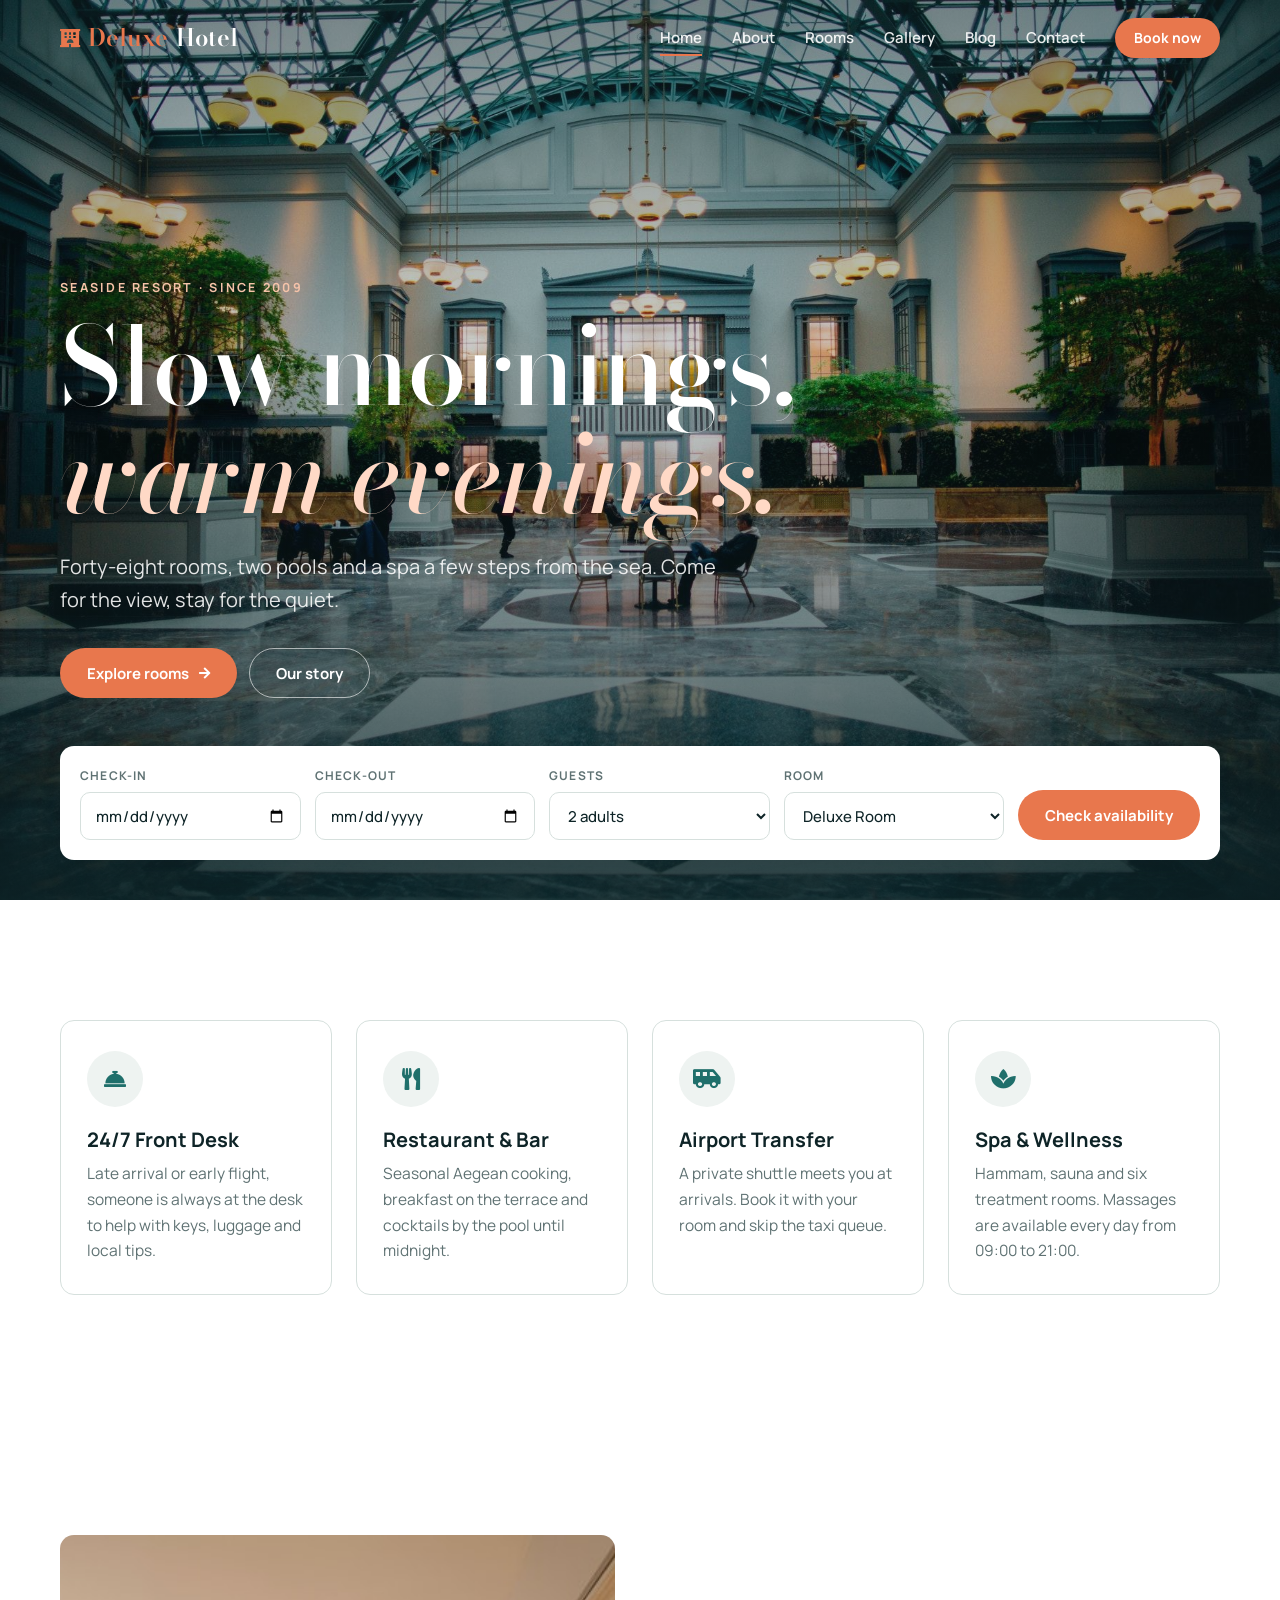
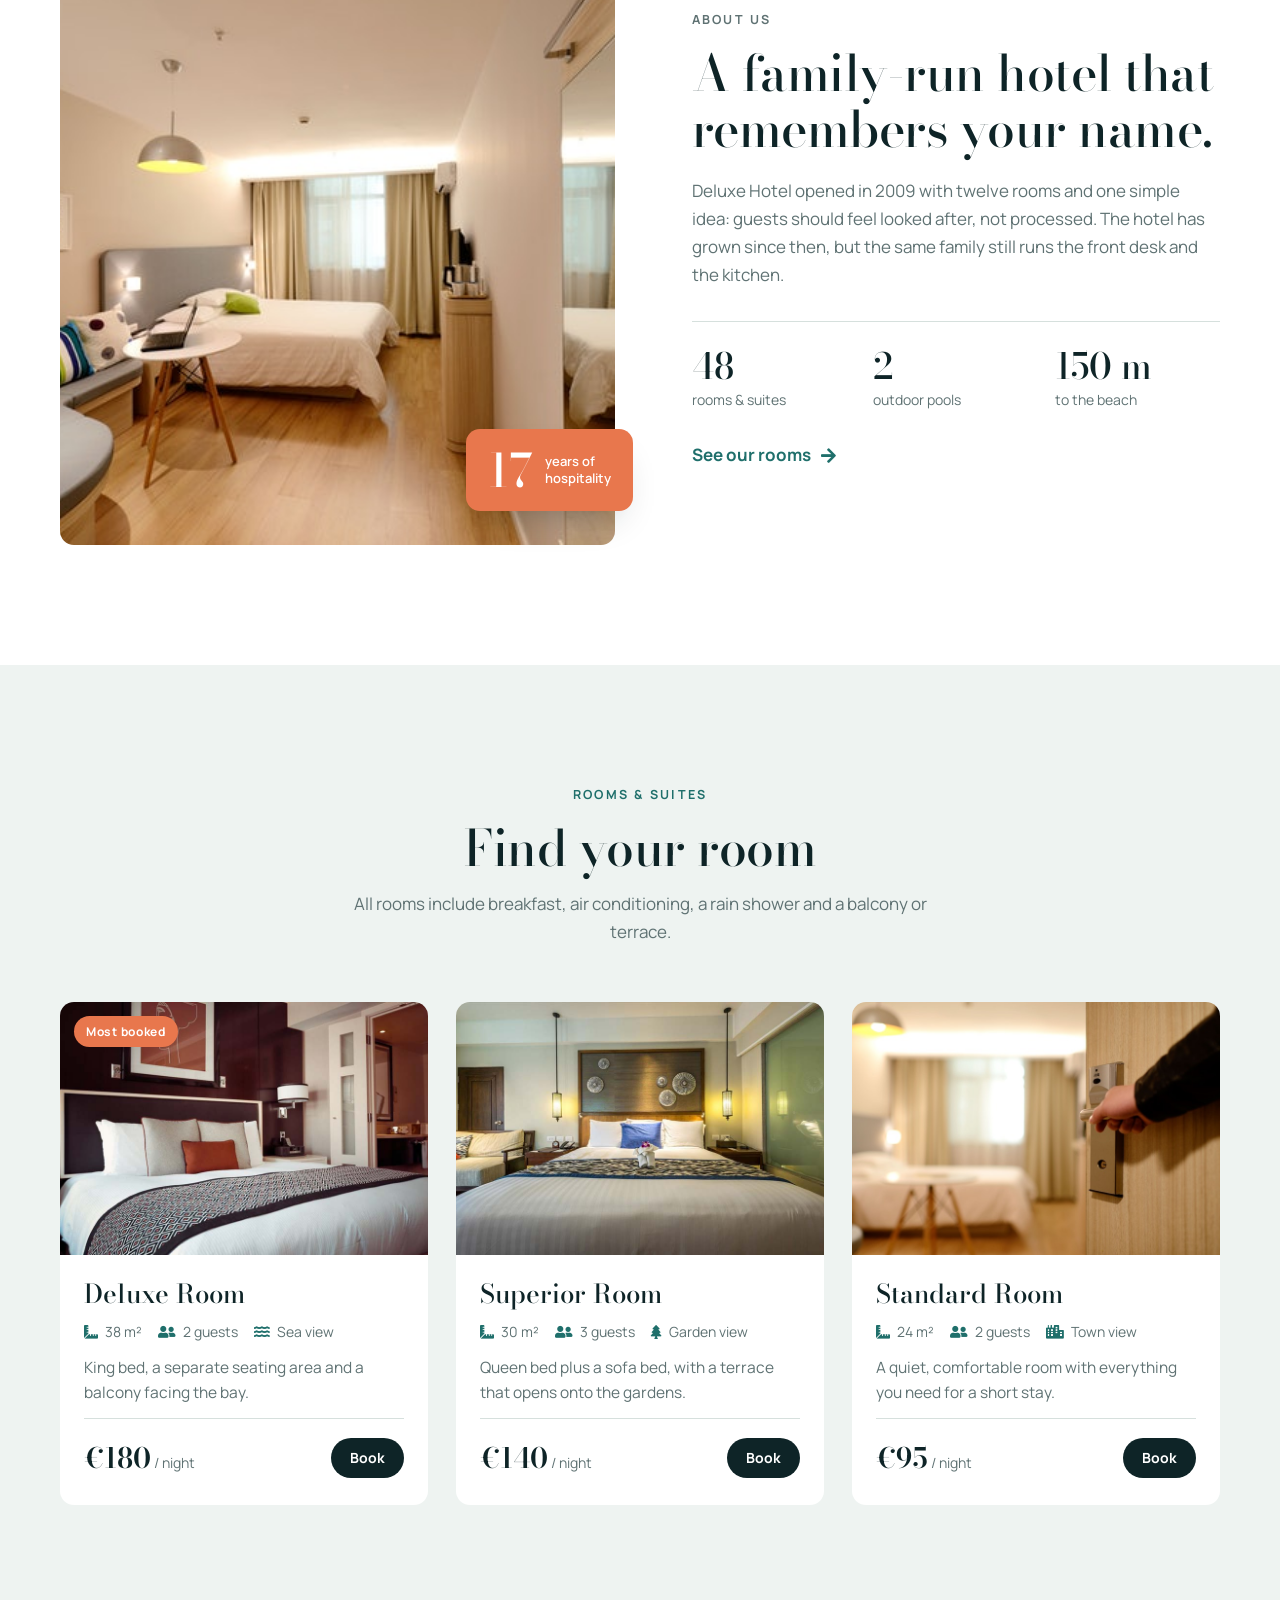
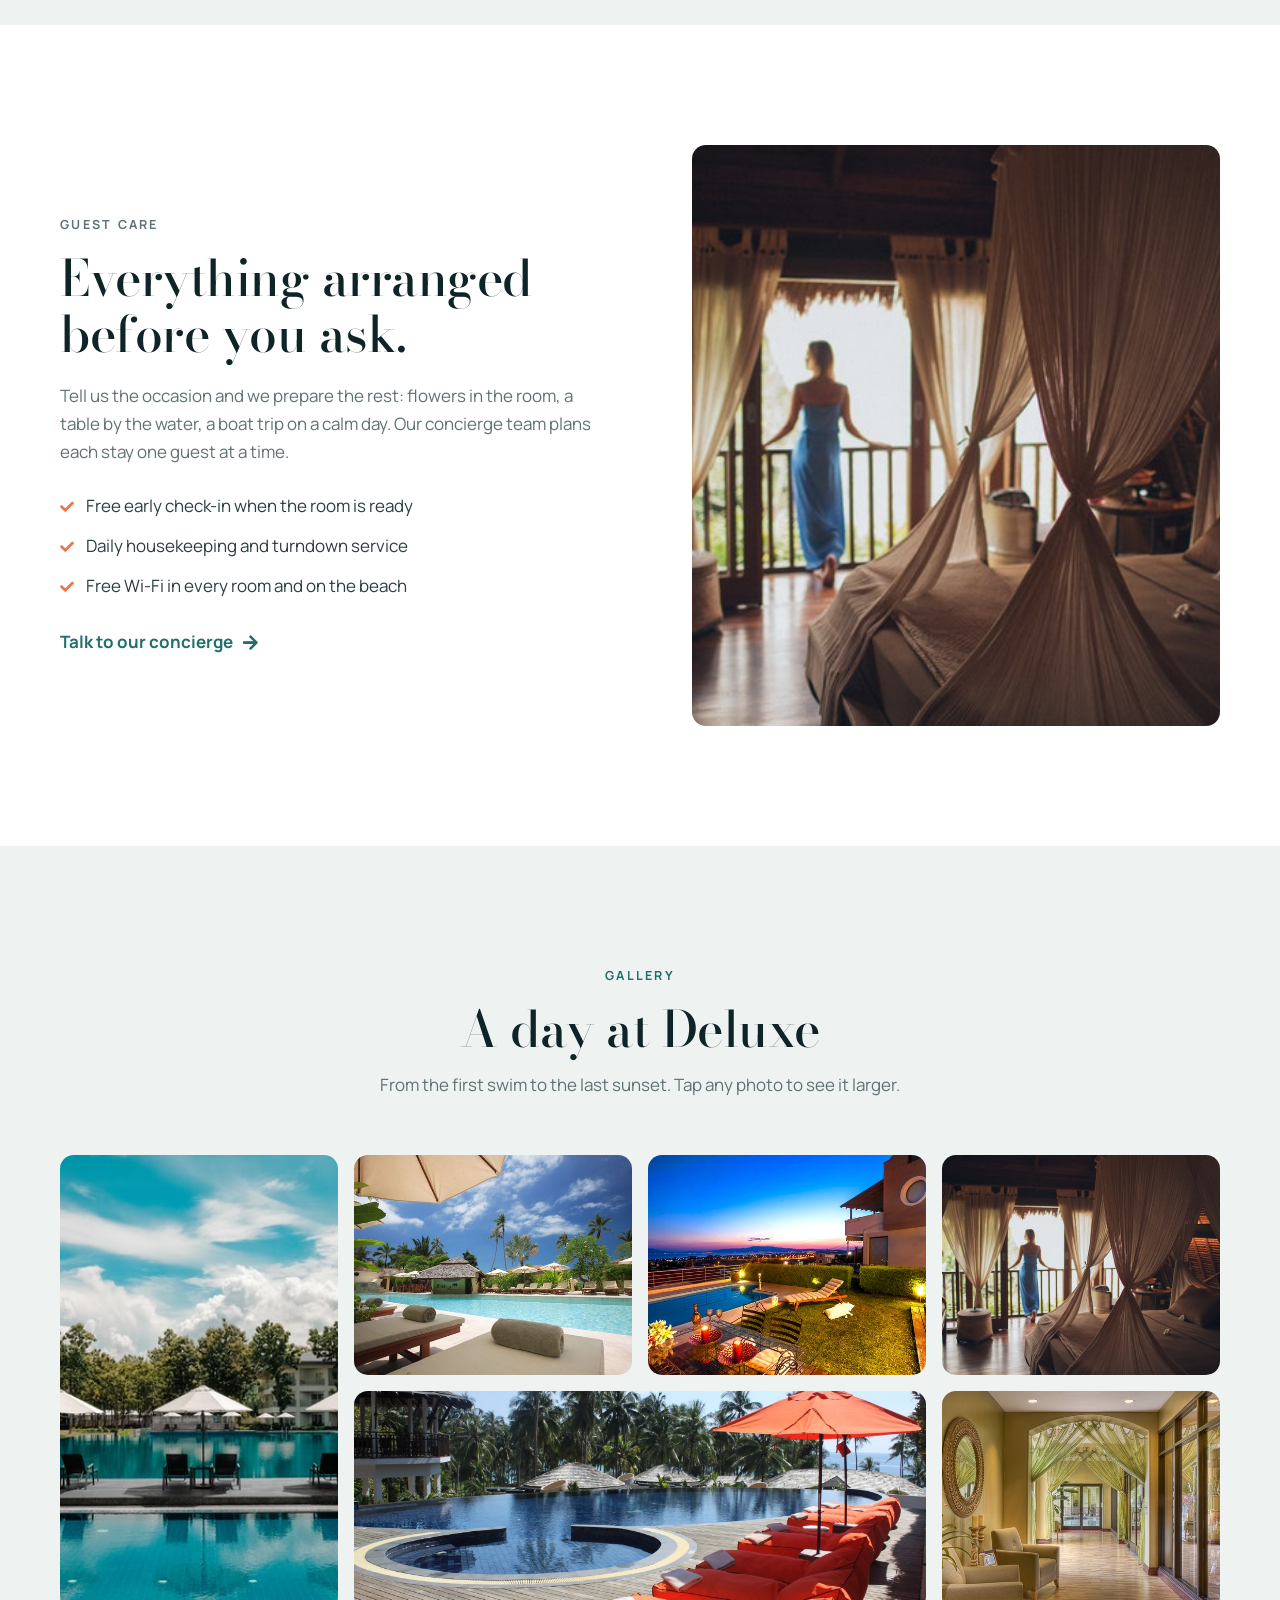
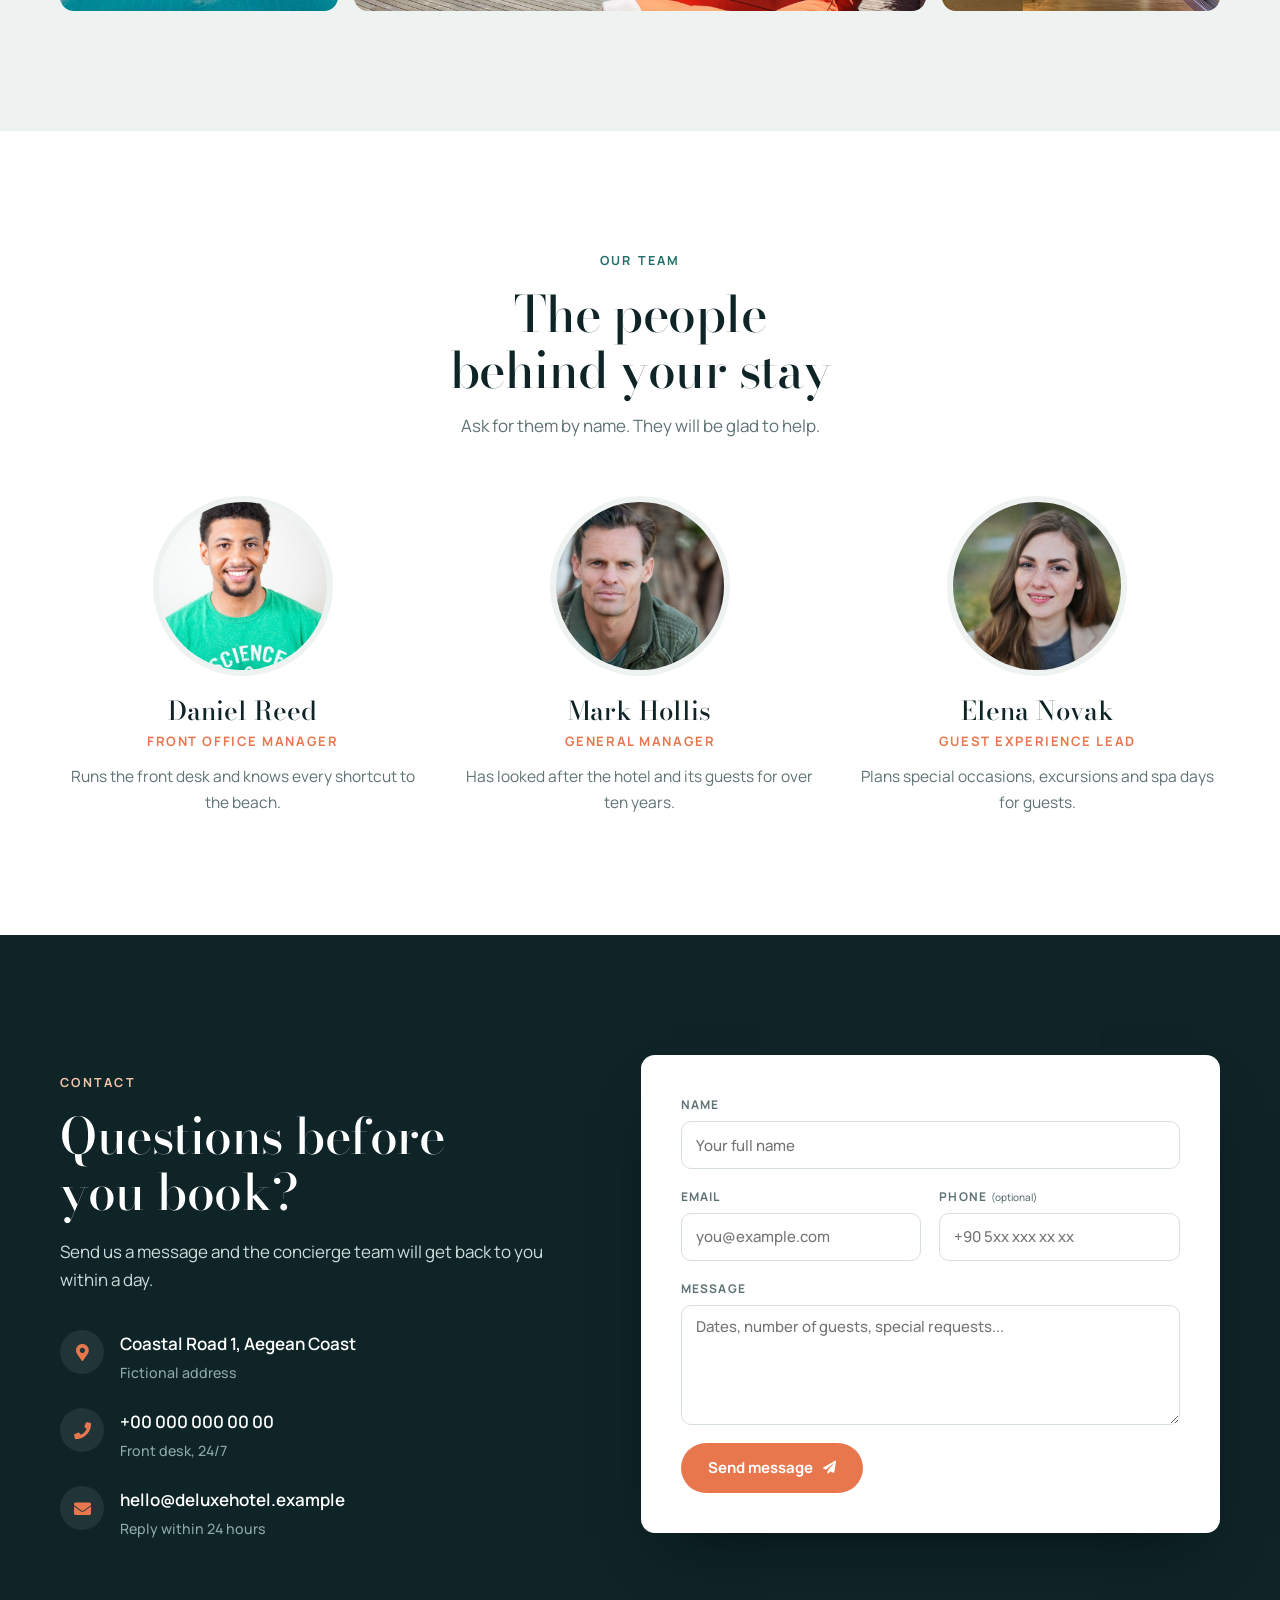
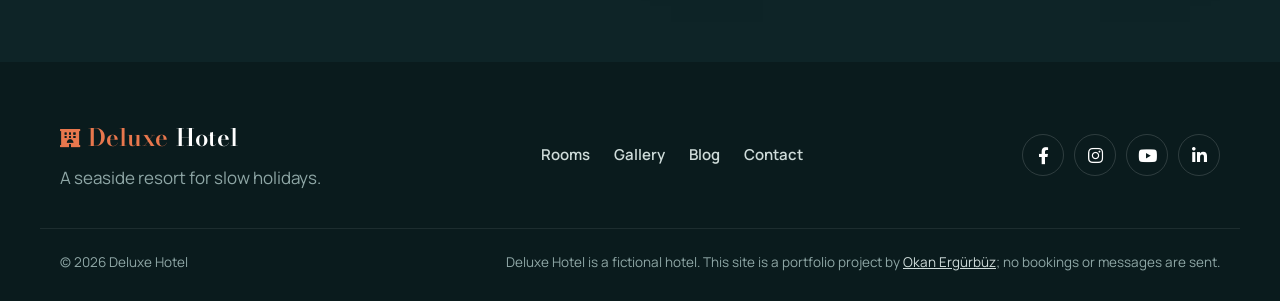
==== commit 9e17197f: "Reorder sections so nav highlight follows menu order" ====
--- a/index.html
+++ b/index.html
@@ -123,45 +123,6 @@
             <li><strong>150 m</strong><span>to the beach</span></li>
           </ul>
           <a href="#rooms" class="link-arrow">See our rooms <i class="fas fa-arrow-right"></i></a>
-        </div>
-      </div>
-    </section>
-
-    <!-- ============ GALLERY ============ -->
-    <section id="gallery" class="gallery section bg-mist">
-      <div class="container">
-        <header class="section-header reveal">
-          <p class="eyebrow">Gallery</p>
-          <h2>A day at Deluxe</h2>
-          <p>From the first swim to the last sunset. Tap any photo to see it larger.</p>
-        </header>
-        <div class="gallery-grid">
-          <button class="g-item g-tall reveal" data-full="img/1.jpeg"><img src="img/1.jpeg" alt="Main pool with sun loungers and umbrellas" loading="lazy"></button>
-          <button class="g-item reveal" data-full="img/2.jpeg"><img src="img/2.jpeg" alt="Poolside daybeds under palm trees" loading="lazy"></button>
-          <button class="g-item reveal" data-full="img/3.jpeg"><img src="img/3.jpeg" alt="Garden terrace with lanterns at dusk" loading="lazy"></button>
-          <button class="g-item g-wide reveal" data-full="img/bg-2.jpeg"><img src="img/bg-2.jpeg" alt="Infinity pool with orange loungers and palm trees" loading="lazy"></button>
-          <button class="g-item reveal" data-full="img/4.jpeg"><img src="img/4.jpeg" alt="Guest on a balcony looking at the sea" loading="lazy"></button>
-          <button class="g-item reveal" data-full="img/blog-4.jpeg"><img src="img/blog-4.jpeg" alt="Hotel lobby with arched doorways and plants" loading="lazy"></button>
-        </div>
-      </div>
-    </section>
-
-    <!-- ============ SPA (second about) ============ -->
-    <section class="split split-reverse section">
-      <div class="container split-inner">
-        <div class="split-media reveal">
-          <img src="img/about2.jpeg" alt="Suite with a canopy bed and an open balcony" loading="lazy">
-        </div>
-        <div class="split-text reveal">
-          <p class="eyebrow">Guest care</p>
-          <h2>Everything arranged before you ask.</h2>
-          <p>Tell us the occasion and we prepare the rest: flowers in the room, a table by the water, a boat trip on a calm day. Our concierge team plans each stay one guest at a time.</p>
-          <ul class="checks">
-            <li><i class="fas fa-check"></i> Free early check-in when the room is ready</li>
-            <li><i class="fas fa-check"></i> Daily housekeeping and turndown service</li>
-            <li><i class="fas fa-check"></i> Free Wi-Fi in every room and on the beach</li>
-          </ul>
-          <a href="#contact" class="link-arrow">Talk to our concierge <i class="fas fa-arrow-right"></i></a>
         </div>
       </div>
     </section>
@@ -227,6 +188,45 @@
       </div>
     </section>
 
+    <!-- ============ SPA (second about) ============ -->
+    <section class="split split-reverse section">
+      <div class="container split-inner">
+        <div class="split-media reveal">
+          <img src="img/about2.jpeg" alt="Suite with a canopy bed and an open balcony" loading="lazy">
+        </div>
+        <div class="split-text reveal">
+          <p class="eyebrow">Guest care</p>
+          <h2>Everything arranged before you ask.</h2>
+          <p>Tell us the occasion and we prepare the rest: flowers in the room, a table by the water, a boat trip on a calm day. Our concierge team plans each stay one guest at a time.</p>
+          <ul class="checks">
+            <li><i class="fas fa-check"></i> Free early check-in when the room is ready</li>
+            <li><i class="fas fa-check"></i> Daily housekeeping and turndown service</li>
+            <li><i class="fas fa-check"></i> Free Wi-Fi in every room and on the beach</li>
+          </ul>
+          <a href="#contact" class="link-arrow">Talk to our concierge <i class="fas fa-arrow-right"></i></a>
+        </div>
+      </div>
+    </section>
+
+    <!-- ============ GALLERY ============ -->
+    <section id="gallery" class="gallery section bg-mist">
+      <div class="container">
+        <header class="section-header reveal">
+          <p class="eyebrow">Gallery</p>
+          <h2>A day at Deluxe</h2>
+          <p>From the first swim to the last sunset. Tap any photo to see it larger.</p>
+        </header>
+        <div class="gallery-grid">
+          <button class="g-item g-tall reveal" data-full="img/1.jpeg"><img src="img/1.jpeg" alt="Main pool with sun loungers and umbrellas" loading="lazy"></button>
+          <button class="g-item reveal" data-full="img/2.jpeg"><img src="img/2.jpeg" alt="Poolside daybeds under palm trees" loading="lazy"></button>
+          <button class="g-item reveal" data-full="img/3.jpeg"><img src="img/3.jpeg" alt="Garden terrace with lanterns at dusk" loading="lazy"></button>
+          <button class="g-item g-wide reveal" data-full="img/bg-2.jpeg"><img src="img/bg-2.jpeg" alt="Infinity pool with orange loungers and palm trees" loading="lazy"></button>
+          <button class="g-item reveal" data-full="img/4.jpeg"><img src="img/4.jpeg" alt="Guest on a balcony looking at the sea" loading="lazy"></button>
+          <button class="g-item reveal" data-full="img/blog-4.jpeg"><img src="img/blog-4.jpeg" alt="Hotel lobby with arched doorways and plants" loading="lazy"></button>
+        </div>
+      </div>
+    </section>
+
     <!-- ============ TEAM ============ -->
     <section id="teams" class="team section">
       <div class="container">
